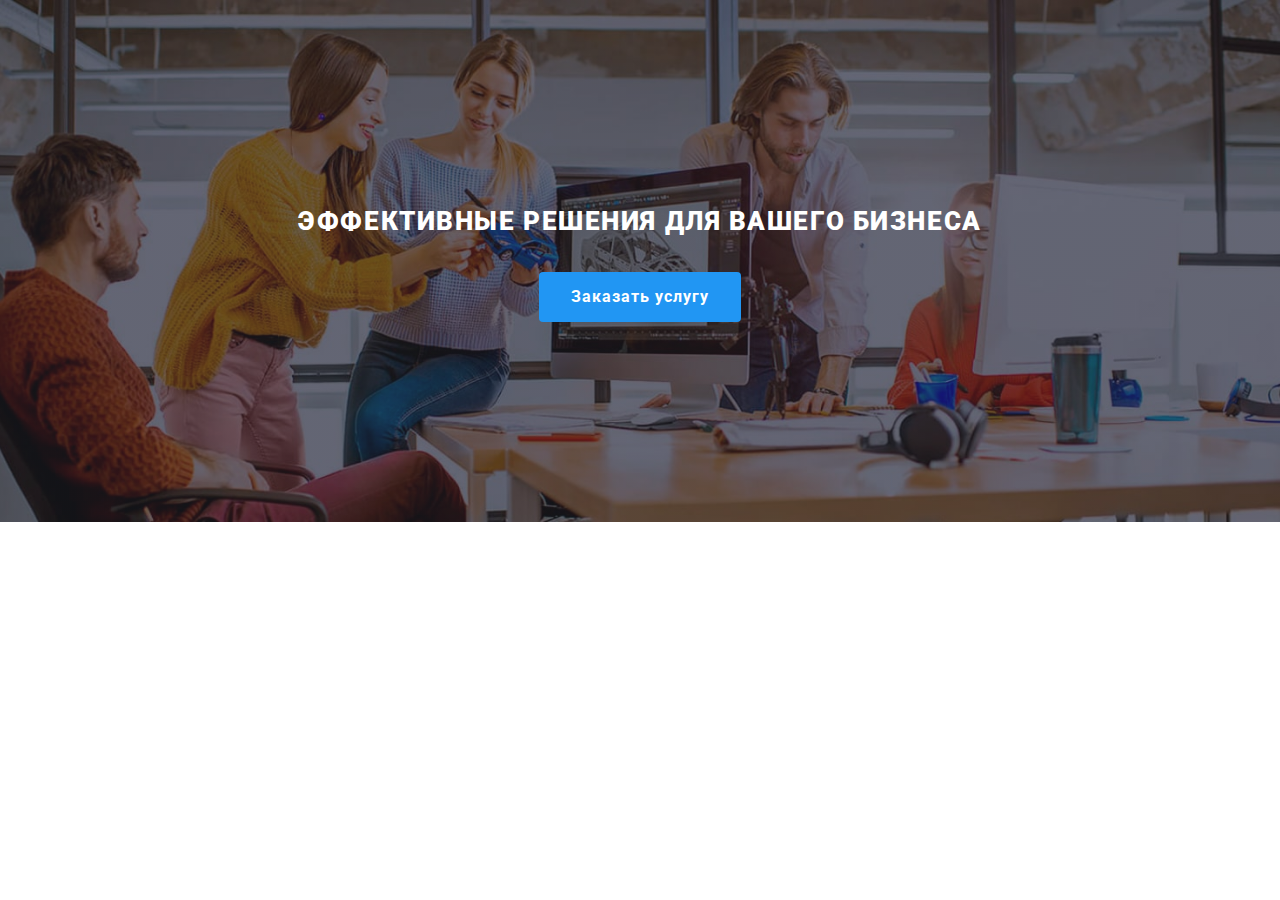
==== index.html @ 7fdda7d3 "start hw8" ====
<!DOCTYPE html>
<html lang="ru">
  <head>
    <meta charset="UTF-8" />
    <meta http-equiv="X-UA-Compatible" content="IE=edge" />
    <meta name="viewport" content="width=device-width, initial-scale=1.0" />
    <title>Студия</title>
    <link rel="preconnect" href="https://fonts.googleapis.com" />
    <link rel="preconnect" href="https://fonts.gstatic.com" crossorigin />
    <link
      href="https://fonts.googleapis.com/css2?family=Raleway:wght@700&family=Roboto:wght@400;500;700;900&display=swap"
      rel="stylesheet"
    />
    <link
      rel="stylesheet"
      href="https://cdnjs.cloudflare.com/ajax/libs/modern-normalize/1.1.0/modern-normalize.min.css"
      integrity="sha512-wpPYUAdjBVSE4KJnH1VR1HeZfpl1ub8YT/NKx4PuQ5NmX2tKuGu6U/JRp5y+Y8XG2tV+wKQpNHVUX03MfMFn9Q=="
      crossorigin="anonymous"
      referrerpolicy="no-referrer"
    />
    <link rel="stylesheet" href="./css/main.css" />
  </head>
  <body>
    <!-- Шапка сайта -->
    <!-- <header class="header">
      <div class="header__container container">
        <nav class="nav">
          <a class="logo link" href="./index.html">
            Web<span class="logo__accent">Studio</span></a
          >
          <ul class="nav__list list">
            <li class="nav__item">
              <a class="nav__link link nav__link--current" href="./index.html"
                >Студия</a
              >
            </li>
            <li class="nav__item">
              <a class="nav__link link" href="./portfolio.html">Портфолио</a>
            </li>
            <li class="nav__item">
              <a class="nav__link link" href="">Контакты</a>
            </li>
          </ul>
        </nav>
        <ul class="contact">
          <li class="contact__item">
            <a class="contact__link link" href="mailto:info@devstudio.com">
              <svg class="contact__icon" width="16" height="12">
                <use href="./images/sprites.svg#icon-mail"></use>
              </svg>
              info@devstudio.com</a
            >
          </li>
          <li class="contact__item">
            <a class="contact__link link" href="tel:+380961111111">
              <svg class="contact__icon" width="10" height="16">
                <use href="./images/sprites.svg#icon-phone"></use>
              </svg>
              +38 096 111 11 11</a
            >
          </li>
        </ul>
      </div>
    </header> -->
    <!--Герой-->
    <main>
      <section class="hero">
        <div class="container">
          <h1 class="hero-title">Эффективные решения для вашего бизнеса</h1>
          <button class="hero-btn" type="button" data-modal-open>
            Заказать услугу
          </button>
        </div>
      </section>
      <!-- Приемущества -->
      <!-- <section class="section">
        <div class="container">
          <h2 class="visually-hidden">Наши преимущества</h2>
          <ul class="advantage-list list">
            <li class="advantage-item">
              <a href="">
                <div class="advantage-container">
                  <svg class="advantage-icon" width="70" height="70">
                    <use href="./images/sprites.svg#icon-group"></use>
                  </svg></div
              ></a>
              <h3 class="advantage-title">Внимание к деталям</h3>
              <p class="advantage-text">
                Идейные соображения, а также начало повседневной работы по
                формированию позиции.
              </p>
            </li>
            <li class="advantage-item">
              <a href="">
                <div class="advantage-container">
                  <svg class="advantage-icon" width="70" height="70">
                    <use href="./images/sprites.svg#icon-clock"></use>
                  </svg></div
              ></a>
              <h3 class="advantage-title">Пунктуальность</h3>
              <p class="advantage-text">
                Задача организации, в особенности же рамки и место обучения
                кадров влечет за собой.
              </p>
            </li>
            <li class="advantage-item">
              <a href="">
                <div class="advantage-container">
                  <svg class="advantage-icon" width="70" height="70">
                    <use href="./images/sprites.svg#icon-diagram"></use>
                  </svg></div
              ></a>
              <h3 class="advantage-title">Планирование</h3>
              <p class="advantage-text">
                Равным образом консультация с широким активом в значительной
                степени обуславливает.
              </p>
            </li>
            <li class="advantage-item">
              <a href="">
                <div class="advantage-container">
                  <svg class="advantage-icon" width="70" height="70">
                    <use href="./images/sprites.svg#icon-astronaut"></use>
                  </svg></div
              ></a>
              <h3 class="advantage-title">Современные технологии</h3>
              <p class="advantage-text">
                Значимость этих проблем настолько очевидна, что реализация
                плановых заданий.
              </p>
            </li>
          </ul>
        </div>
      </section> -->
      <!-- Возможности -->
      <!-- <section class="section opportunity">
        <div class="container">
          <h2 class="opportunity-text">Чем мы занимаемся</h2>
          <ul class="opportunity-list list">
            <li class="about-item">
              <img
                src="./images/box1.jpg"
                alt="построение бизнес-плана"
                width="370"
              />
              <p class="about-text">десктопные приложения</p>
            </li>
            <li class="about-item">
              <img
                src="./images/box2.jpg"
                alt="мобильное приложение"
                width="370"
              />
              <p class="about-text">мобильные приложения</p>
            </li>
            <li class="about-item">
              <img src="./images/box3.jpg" alt="планшет" width="370" />
              <p class="about-text">дизайнерские решения</p>
            </li>
          </ul>
        </div>
      </section> -->
      <!-- Команда -->
      <!-- <section class="section team">
        <div class="container">
          <h2 class="team__title link">Наша команда</h2>
          <ul class="team__list list">
            <li class="team__item">
              <img src="./images/img.jpg" alt="мужчина" width="270" />
              <div class="team-box">
                <h3 class="team-box__title">Игорь Демьяненко</h3>
                <p class="team-box__text" lang="en">Product Designer</p>
                <ul class="team-box__list list">
                  <li class="team-box__item">
                    <a href="" class="team-box__link ref">
                      <svg class="team-box__icon" width="20" height="20">
                        <use href="./images/sprites.svg#icon-instagram"></use>
                      </svg>
                    </a>
                  </li>
                  <li class="team-box__item">
                    <a href="" class="team-box__link ref">
                      <svg class="team-box__icon" width="20" height="20">
                        <use href="./images/sprites.svg#icon-twitter"></use>
                      </svg>
                    </a>
                  </li>
                  <li class="team-box__item">
                    <a href="" class="team-box__link ref">
                      <svg class="team-box__icon" width="20" height="20">
                        <use href="./images/sprites.svg#icon-facebook"></use>
                      </svg>
                    </a>
                  </li>
                  <li class="team-box__item">
                    <a href="" class="team-box__link ref">
                      <svg class="team-box__icon" width="20" height="20">
                        <use href="./images/sprites.svg#icon-linkedin"></use>
                      </svg>
                    </a>
                  </li>
                </ul>
              </div>
            </li>
            <li class="team__item">
              <img src="./images/img1.jpg" alt="девушка" width="270" />
              <div class="team-box">
                <h3 class="team-box__title">Ольга Репина</h3>
                <p class="team-box__text" lang="en">Frontend Developer</p>
                <ul class="team-box__list list">
                  <li class="team-box__item">
                    <a href="" class="team-box__link ref">
                      <svg class="team-box__icon" width="20" height="20">
                        <use href="./images/sprites.svg#icon-instagram"></use>
                      </svg>
                    </a>
                  </li>
                  <li class="team-box__item">
                    <a href="" class="team-box__link ref">
                      <svg class="team-box__icon" width="20" height="20">
                        <use href="./images/sprites.svg#icon-twitter"></use>
                      </svg>
                    </a>
                  </li>
                  <li class="team-box__item">
                    <a href="" class="team-box__link ref">
                      <svg class="team-box__icon" width="20" height="20">
                        <use href="./images/sprites.svg#icon-facebook"></use>
                      </svg>
                    </a>
                  </li>
                  <li class="team-box__item">
                    <a href="" class="team-box__link ref">
                      <svg class="team-box__icon" width="20" height="20">
                        <use href="./images/sprites.svg#icon-linkedin"></use>
                      </svg>
                    </a>
                  </li>
                </ul>
              </div>
            </li>
            <li class="team__item">
              <img src="./images/img2.jpg" alt="мужчина" width="270" />
              <div class="team-box">
                <h3 class="team-box__title">Николай Тарасов</h3>
                <p class="team-box__text" lang="en">Marketing</p>
                <ul class="team-box__list list">
                  <li class="team-box__item">
                    <a href="" class="team-box__link ref">
                      <svg class="team-box__icon" width="20" height="20">
                        <use href="./images/sprites.svg#icon-instagram"></use>
                      </svg>
                    </a>
                  </li>
                  <li class="team-box__item">
                    <a href="" class="team-box__link ref">
                      <svg class="team-box__icon" width="20" height="20">
                        <use href="./images/sprites.svg#icon-twitter"></use>
                      </svg>
                    </a>
                  </li>
                  <li class="team-box__item">
                    <a href="" class="team-box__link ref">
                      <svg class="team-box__icon" width="20" height="20">
                        <use href="./images/sprites.svg#icon-facebook"></use>
                      </svg>
                    </a>
                  </li>
                  <li class="team-box__item">
                    <a href="" class="team-box__link ref">
                      <svg class="team-box__icon" width="20" height="20">
                        <use href="./images/sprites.svg#icon-linkedin"></use>
                      </svg>
                    </a>
                  </li>
                </ul>
              </div>
            </li>
            <li class="team__item">
              <img src="./images/img3.jpg" alt="мужчина" width="270" />
              <div class="team-box">
                <h3 class="team-box__title">Михаил Ермаков</h3>
                <p class="team-box__text" lang="en">UI Designer</p>
                <ul class="team-box__list list">
                  <li class="team-box__item">
                    <a href="" class="team-box__link ref">
                      <svg class="team-box__icon" width="20" height="20">
                        <use href="./images/sprites.svg#icon-instagram"></use>
                      </svg>
                    </a>
                  </li>
                  <li class="team-box__item">
                    <a href="" class="team-box__link ref">
                      <svg class="team-box__icon" width="20" height="20">
                        <use href="./images/sprites.svg#icon-twitter"></use>
                      </svg>
                    </a>
                  </li>
                  <li class="team-box__item">
                    <a href="" class="team-box__link ref">
                      <svg class="team-box__icon" width="20" height="20">
                        <use href="./images/sprites.svg#icon-facebook"></use>
                      </svg>
                    </a>
                  </li>
                  <li class="team-box__item">
                    <a href="" class="team-box__link ref">
                      <svg class="team-box__icon" width="20" height="20">
                        <use href="./images/sprites.svg#icon-linkedin"></use>
                      </svg>
                    </a>
                  </li>
                </ul>
              </div>
            </li>
          </ul>
        </div>
      </section> -->
      <!-- Клиенты -->
      <!-- <section class="section">
        <div class="container">
          <h2 class="client-text">Постоянные клиенты</h2>
          <ul class="client-list list">
            <li class="client-item">
              <a href="" class="client-link">
                <svg width="106" height="60">
                  <use href="./images/sprites.svg#icon-companyya"></use></svg
              ></a>
            </li>
            <li class="client-item">
              <a href="" class="client-link">
                <svg width="106" height="60">
                  <use href="./images/sprites.svg#icon-comptagline"></use></svg
              ></a>
            </li>
            <li class="client-item">
              <a href="" class="client-link">
                <svg width="106" height="60">
                  <use href="./images/sprites.svg#icon-company"></use></svg
              ></a>
            </li>
            <li class="client-item">
              <a href="" class="client-link">
                <svg width="106" height="60">
                  <use href="./images/sprites.svg#icon-compfoster"></use></svg
              ></a>
            </li>
            <li class="client-item">
              <a href="" class="client-link">
                <svg width="106" height="60">
                  <use href="./images/sprites.svg#icon-compbrand"></use></svg
              ></a>
            </li>
            <li class="client-item">
              <a href="" class="client-link">
                <svg width="106" height="60">
                  <use href="./images/sprites.svg#icon-comptag"></use></svg
              ></a>
            </li>
          </ul>
        </div>
      </section> -->
    </main>
    <!-- Футер -->
    <!-- <footer class="footer">
      <div class="container">
        <div class="container-footer">
          <div class="container-adress">
            <a class="container-adress__logo link" href="./index.html">
              Web<span class="container-adress__span">Studio</span></a
            >
            <address class="address">
              <ul class="address__list list">
                <li class="address__title">
                  <a
                    class="address__nav link"
                    href="https://goo.gl/maps/hoZsEo4cNhqeyAv17"
                    target="_blank"
                    rel="noopener, noindex, nofollow"
                    >г. Киев, пр-т Леси Украинки, 26</a
                  >
                </li>
                <li class="address__title">
                  <a class="address__info link" href="mailto:info@devstudio.com"
                    >info@example.com</a
                  >
                </li>
                <li class="address__title">
                  <a class="address__info link" href="tel:+380961111111"
                    >+38 096 111 11 11</a
                  >
                </li>
              </ul>
            </address>
          </div>
          <div class="join">
            <h2 class="join__title">присоединяйтесь</h2>
            <ul class="join__list list">
              <li class="join__item">
                <a href="" class="join__link ref">
                  <svg class="join__icon" width="20" height="20">
                    <use href="./images/sprites.svg#icon-instagram"></use></svg
                ></a>
              </li>
              <li class="join__item">
                <a href="" class="join__link ref">
                  <svg class="join-icon" width="20" height="20">
                    <use href="./images/sprites.svg#icon-twitter"></use></svg
                ></a>
              </li>
              <li class="join__item">
                <a href="" class="join__link ref">
                  <svg class="join-icon" width="20" height="20">
                    <use href="./images/sprites.svg#icon-facebook"></use></svg
                ></a>
              </li>
              <li class="join__item">
                <a href="" class="join__link ref">
                  <svg class="join-icon" width="20" height="20">
                    <use href="./images/sprites.svg#icon-linkedin"></use></svg
                ></a>
              </li>
            </ul>
          </div>
          <div class="subscribe">
            <form>
              <h2 class="subscribe__title">подпишитесь на рассылку</h2>
              <div class="subscribe__label">
                <input
                  type="email"
                  class="subscribe__input"
                  name="email"
                  placeholder="E-mail"
                />
                <button type="button" class="subscribe__button">
                  Подписаться
                  <svg class="subscribe__icon" width="24" height="24">
                    <use href="./images/sprites.svg#icon-send-subscribe"></use>
                  </svg>
                </button>
              </div>
            </form>
          </div>
        </div>
      </div>
    </footer> -->
    <!-- модальное окно -->
    <div class="backdrop is-hidden" data-modal>
      <div class="modal">
        <button class="modal-close-btn" data-modal-close>
          <svg class="modal-close-svg" width="11" height="11">
            <use href="./images/sprites.svg#icon-close"></use>
          </svg>
        </button>
        <p class="modal-title">Оставьте свои данные, мы вам перезвоним</p>
        <form>
          <div class="modal-field">
            <label for="user-name" class="modal-label">Имя</label>
            <div class="modal-input-wrap">
              <input
                type="text"
                id="user-name"
                class="modal-input"
                name="user-name"
              />
              <svg class="input-icon" width="18" height="18">
                <use href="./images/sprites.svg#icon-modal-name"></use>
              </svg>
            </div>
          </div>
          <div class="modal-field">
            <label for="user-tel" class="modal-label">Телефон</label>
            <div class="modal-input-wrap">
              <input
                type="tel"
                id="user-tel"
                class="modal-input"
                name="user-tel"
              />
              <svg class="input-icon" width="18" height="18">
                <use href="./images/sprites.svg#icon-modal-tel"></use>
              </svg>
            </div>
          </div>
          <div class="modal-field">
            <label for="user-mail" class="modal-label">Почта</label>
            <div class="modal-input-wrap">
              <input
                type="email"
                id="user-mail"
                class="modal-input"
                name="user-mail"
              />
              <svg class="input-icon" width="18" height="18">
                <use href="./images/sprites.svg#icon-modal-mail"></use>
              </svg>
            </div>
          </div>
          <div class="modal-comment">
            <label for="user-text" class="modal-label">Комментарии </label>
            <textarea
              name="user-text"
              id="user-text"
              placeholder="Введите текст"
              class="modal-text"
            ></textarea>
          </div>
          <div class="modal-agreement">
            <input
              type="checkbox"
              class="input-check visually-hidden"
              name="policy"
              id="input-check"
              value="policy"
            />
            <label for="input-check" class="check-text">
              <span class="modal-agree">
                <svg class="check-icon" width="16" height="15">
                  <use href="./images/sprites.svg#icon-modal-agree"></use>
                </svg>
              </span>
              Соглашаюсь с рассылкой и принимаю &nbsp;<a
                href
                class="check-agree"
              >
                Условия договора</a
              ></label
            >
          </div>
          <div class="modal-send-btn">
            <button type="submit" class="modal-send">Отправить</button>
          </div>
        </form>
      </div>
    </div>
    <script src="./js/modal.js"></script>
  </body>
</html>
---- css/main.css ----
:root {
  --web-color: #2196f3;
  --btn-color: #188ce8;
  --filter-color: #f5f4fa;
  --main-color: #212121;
  --secondary-color: #ffffff;
  --text-color: #757575;
  --background-color: #2f303a;
  --studio-color: #000000;
}

body {
  font-family: Roboto, sans-serif;
  color: var(--text-color);
  margin: 0;
}

p,
h1,
h2,
h3,
h4,
h5,
h6 {
  margin: 0;
}

ul {
  padding-left: 0;
  margin: 0;
}

img {
  display: block;
  max-width: 100%;
  height: auto;
}

.list {
  list-style: none;
  padding: 0;
  margin: 0;
}

.link {
  text-decoration: none;
}

.visually-hidden {
  position: absolute;
  white-space: nowrap;
  width: 1px;
  height: 1px;
  overflow: hidden;
  border: 0;
  padding: 0;
  clip: rect(0 0 0 0);
  clip-path: inset(50%);
  margin: -1px;
}

.header {
  border-bottom: 1px solid #ececec;
}

.header__container {
  display: flex;
}

.nav {
  display: flex;
  align-items: center;
}

.logo {
  margin-right: 93px;
  font-family: 'Raleway';
  font-weight: 700;
  font-size: 26px;
  line-height: 1.19;
  letter-spacing: 0.03em;
  color: var(--web-color);
}

.logo__accent {
  color: var(--studio-color);
}

.nav__list {
  display: flex;
}

.nav__item:nth-child(-n + 2) {
  margin-right: 50px;
}

.nav__link {
  position: relative;
  font-weight: 500;
  font-size: 14px;
  line-height: 1.14;
  letter-spacing: 0.02em;
  color: var(--main-color);
  display: block;
  padding-top: 32px;
  padding-bottom: 32px;
  transition: color 250ms cubic-bezier(0.4, 0, 0.2, 1);
}

.nav__link:hover, .nav__link:focus {
  color: var(--web-color);
}

.nav__link--current::after {
  content: '';
  width: 100%;
  height: 4px;
  position: absolute;
  display: block;
  background-color: var(--web-color);
  border-radius: 2px;
  bottom: -1px;
}

.header .container {
  display: flex;
  align-items: center;
}

.contact {
  display: flex;
  margin-left: auto;
}

.contact__item {
  display: block;
}

.contact__item:nth-last-child(-n + 1) {
  margin-left: 50px;
}

.contact__icon {
  width: 16px;
  height: 16px;
  padding: 0;
  margin: 0 10px 0 0;
  align-items: center;
}

.contact__link {
  font-weight: 500;
  font-size: 14px;
  line-height: 1.14;
  letter-spacing: 0.02em;
  color: var(--text-color);
  display: flex;
  align-items: center;
  padding-top: 32px;
  padding-bottom: 32px;
  fill: var(--text-color);
  transition: color 250ms cubic-bezier(0.4, 0, 0.2, 1), fill 250ms cubic-bezier(0.4, 0, 0.2, 1);
}

.contact__link:hover, .contact__link:focus {
  color: var(--web-color);
  fill: var(--web-color);
}

.container {
  width: 100%;
  padding-left: 15px;
  padding-right: 15px;
  margin: 0 auto;
}

@media screen and (min-width: 480px) {
  .container {
    width: 480px;
  }
}

@media screen and (min-width: 768px) {
  .container {
    width: 768px;
  }
}

@media screen and (min-width: 1200px) {
  .container {
    width: 1200px;
  }
}

.section {
  padding-top: 94px;
  padding-bottom: 94px;
}

.hero {
  background: var(--background-color);
  background-image: linear-gradient(rgba(47, 48, 58, 0.4), rgba(47, 48, 58, 0.4)), url(../images/main.jpg);
  background-position: center;
  background-repeat: no-repeat;
  background-size: cover;
  margin: 0 auto;
  max-width: 1600px;
  text-align: center;
  padding: 200px 0px 200px 0px;
}

.hero-title {
  font-weight: 900;
  font-size: 44px;
  line-height: 1.36;
  letter-spacing: 0.06em;
  text-transform: uppercase;
  color: var(--secondary-color);
  background-color: var(--background-color);
  background-color: transparent;
}

@media screen and (min-width: 480px) {
  .hero-title {
    font-size: 26px;
    line-height: 1.62;
    padding-bottom: 30px;
  }
}

.advantage-list {
  display: flex;
  margin: 0;
}

.advantage-item:not(:last-child) {
  margin-right: 30px;
}

.advantage-title {
  font-weight: 700;
  font-size: 14px;
  line-height: 1.14;
  letter-spacing: 0.03em;
  text-transform: uppercase;
  color: var(--main-color);
  margin-bottom: 10px;
}

.advantage-text {
  font-size: 14px;
  line-height: 1.71;
  letter-spacing: 0.03em;
}

.advantage-container {
  width: 270px;
  height: 120px;
  margin-bottom: 30px;
  display: flex;
  background-color: var(--filter-color);
  justify-content: center;
  align-items: center;
}

.advantage-icon {
  display: flex;
  justify-content: center;
  align-items: center;
  background-color: var(--filter-color);
}

.hero-btn {
  font-weight: 700;
  font-size: 16px;
  line-height: 1.88;
  letter-spacing: 0.06em;
  color: var(--secondary-color);
  background: var(--web-color);
  cursor: pointer;
  border-radius: 4px;
  border: none;
  font-family: inherit;
  display: inline-block;
  align-items: center;
  padding: 10px 32px;
  min-width: 200px;
}

.hero-btn:hover, .hero-btn:focus {
  color: var(--web-color);
  background-color: var(--filter-color);
}

.btn-filter {
  font-weight: 500;
  font-size: 16px;
  line-height: 1.63;
  letter-spacing: 0.03em;
  font-family: 'Roboto';
  text-align: center;
  color: var(--main-color);
  cursor: pointer;
  background-color: var(--filter-color);
  border-radius: 4px;
  border: 0 solid transparent;
  padding: 6px 22px;
  transition: color 250ms cubic-bezier(0.4, 0, 0.2, 1), background-color 250ms cubic-bezier(0.4, 0, 0.2, 1), box-shadow 250ms cubic-bezier(0.4, 0, 0.2, 1);
}

.btn-filter:hover, .btn-filterfocus {
  color: var(--filter-color);
  background-color: var(--web-color);
  box-shadow: 0px 3px 1px rgba(0, 0, 0, 0.1), 0px 1px 2px rgba(0, 0, 0, 0.08), 0px 2px 2px rgba(0, 0, 0, 0.12);
  border-radius: 4px;
}

.subscribe__button {
  font-weight: 700;
  font-size: 16px;
  line-height: 1.88;
  padding: 10px 29px;
  margin-left: 12px;
  font-family: 'Roboto';
  font-style: normal;
  width: 200px;
  height: 50px;
  color: #ffffff;
  background-color: #2196f3;
  border-radius: 4px;
  cursor: pointer;
  border-color: transparent;
  display: inline-flex;
  align-items: center;
}

.subscribe__button:hover, .subscribe__button:focus {
  box-shadow: 0px 4px 4px rgba(0, 0, 0, 0.15);
}

.modal-send-btn {
  display: flex;
  text-align: center;
  justify-content: center;
  margin-top: 30px;
}

.client-text {
  font-family: 'Roboto';
  font-weight: 700;
  font-size: 36px;
  line-height: 1.17;
  text-align: center;
  margin: 0 auto;
  color: var(--main-color);
  margin-bottom: 50px;
}

.client-list {
  display: flex;
}

.client-item {
  display: flex;
  justify-content: center;
}

.client-item:not(:last-child) {
  margin-right: 30px;
}

.client-link {
  margin: 0;
  padding: 0;
  width: 170px;
  height: 92px;
  display: flex;
  justify-content: center;
  align-items: center;
  fill: #afb1b8;
  border: 1px solid #afb1b8;
  box-sizing: border-box;
  border-radius: 4px;
  object-fit: contain;
  transition: border-radius 250ms cubic-bezier(0.4, 0, 0.2, 1), fill 250ms cubic-bezier(0.4, 0, 0.2, 1);
}

.client-link:hover, .client-link:focus {
  fill: #2196f3;
  border-color: #2196f3;
  box-sizing: border-box;
  border-radius: 4px;
}

.examples {
  display: flex;
  flex-wrap: wrap;
  margin-left: -30px;
  margin-bottom: -30px;
}

.examples-item {
  flex-basis: calc((100% - 90px) / 3);
  margin-left: 30px;
  margin-bottom: 30px;
}

.examples-shadow {
  display: block;
}

.examples-shadow:hover, .examples-shadow:focus {
  box-shadow: 0px 4px 4px 0px #00000040;
  cursor: pointer;
  transition: box-shadow 250ms cubic-bezier(0.4, 0, 0.2, 1);
}

.examples-title {
  font-weight: 700;
  font-size: 18px;
  line-height: 2;
  letter-spacing: 0.06em;
  color: var(--main-color);
  margin-bottom: 4px;
}

.examples-text {
  font-size: 16px;
  line-height: 1.88;
  letter-spacing: 0.03em;
  color: var(--text-color);
}

.top-wrap {
  position: relative;
  overflow: hidden;
}

.top-text {
  position: absolute;
  top: 0;
  left: 0;
  width: 100%;
  height: 100%;
  background-color: rgba(33, 150, 243, 0.9);
  font-size: 18px;
  line-height: 1.56;
  letter-spacing: 0.03em;
  padding: 63px 24px 63px 24px;
  color: var(--secondary-color);
  transform: translateY(100%);
  overflow: hidden;
  transition: transform 250ms cubic-bezier(0.4, 0, 0.2, 1), box-shadow 250ms cubic-bezier(0.4, 0, 0.2, 1), background-color 250ms cubic-bezier(0.4, 0, 0.2, 1), color 250ms cubic-bezier(0.4, 0, 0.2, 1);
}

.examples-shadow:hover .top-text,
.examples-shadow:focus .top-text {
  transform: translateY(0);
}

.container-examples {
  padding: 20px 24px;
  border: 1px solid #eeeeee;
}

.filter {
  display: flex;
  margin-bottom: 50px;
  justify-content: center;
}

.filter-item:not(:last-child) {
  margin-right: 8px;
}

.footer {
  background: var(--background-color);
  padding-top: 60px;
  padding-bottom: 60px;
}

.container-footer {
  display: flex;
  align-items: baseline;
}

.container-adress {
  flex-grow: 1;
}

.container-adress__span {
  color: var(--secondary-color);
}

.container-adress__logo {
  font-family: 'Raleway';
  font-weight: 700;
  font-size: 26px;
  line-height: 1.19;
  letter-spacing: 0.03em;
  color: var(--web-color);
}

.address__list {
  margin-top: 20px;
}

.address__title:nth-child(-n + 2) {
  margin-bottom: 9px;
}

.address__nav {
  font-style: normal;
  font-weight: 400;
  font-size: 14px;
  line-height: 1.71;
  letter-spacing: 0.03em;
  color: var(--secondary-color);
}

.address__info {
  font-style: normal;
  font-weight: 400;
  font-size: 14px;
  line-height: 1.71;
  letter-spacing: 0.03em;
  color: rgba(255, 255, 255, 0.6);
  transition: color 250ms cubic-bezier(0.4, 0, 0.2, 1);
}

.address__info:hover, .address__info:focus {
  color: var(--web-color);
}

/* JOIN */
.join {
  margin-left: 70px;
}

.join__title {
  margin-bottom: 20px;
  font-weight: 700;
  font-size: 14px;
  line-height: 1.14;
  letter-spacing: 0.03em;
  text-transform: uppercase;
  color: var(--secondary-color);
}

.join__list {
  display: flex;
  justify-content: center;
}

.join__link {
  padding: 0;
  fill: var(--secondary-color);
  background: rgba(255, 255, 255, 0.1);
}

.join__link:hover, .join__link:focus {
  background: var(--web-color);
}

.join__item:not(:last-child) {
  margin-right: 10px;
}

/* SUBSCRIBE */
.subscribe {
  margin-left: 93px;
}

.subscribe__title {
  font-family: 'Roboto';
  font-style: normal;
  font-weight: 700;
  font-size: 14px;
  line-height: 1.14;
  letter-spacing: 0.03em;
  text-transform: uppercase;
  color: #ffffff;
  margin-bottom: 20px;
}

.subscribe__label {
  display: flex;
  justify-content: center;
  align-items: center;
}

.subscribe__input {
  width: 358px;
  height: 50px;
  border: 1px solid rgba(255, 255, 255, 0.3);
  filter: drop-shadow(0px 4px 4px rgba(0, 0, 0, 0.15));
  border-radius: 4px;
  background-color: transparent;
  padding-left: 16px;
  color: #ffffff;
}

.subscribe__input:focus {
  border-color: var(--web-color);
}

.subscribe__icon {
  fill: #ffffff;
  margin-left: 10px;
}

.backdrop {
  position: fixed;
  top: 0;
  left: 0;
  width: 100%;
  height: 100%;
  background-color: rgba(0, 0, 0, 0.2);
  transition: opacity 250ms cubic-bezier(0.4, 0, 0.2, 1), visibility 250ms cubic-bezier(0.4, 0, 0.2, 1);
}

.is-hidden {
  opacity: 0;
  pointer-events: none;
}

.modal {
  position: absolute;
  top: 50%;
  left: 50%;
  transform: translate(-50%, -50%) scale(1) rotate(0);
  width: 528px;
  height: 581px;
  padding: 40px;
  background-color: var(--secondary-color);
  box-shadow: 0px 1px 3px rgba(0, 0, 0, 0.12), 0px 1px 1px rgba(0, 0, 0, 0.14), 0px 2px 1px rgba(0, 0, 0, 0.2);
  border-radius: 4px;
  transition: transform 250ms cubic-bezier(0.4, 0, 0.2, 1), background-color 250ms cubic-bezier(0.4, 0, 0.2, 1), border-radius 250ms cubic-bezier(0.4, 0, 0.2, 1), box-shadow 250ms cubic-bezier(0.4, 0, 0.2, 1);
}

.backdrop.is-hidden .modal {
  transform: scale(0.2) rotate(-145deg);
}

.modal-close-btn {
  position: absolute;
  background-color: transparent;
  border-radius: 50%;
  border: 1px solid rgba(0, 0, 0, 0.1);
  width: 30px;
  height: 30px;
  top: 8px;
  right: 8px;
  cursor: pointer;
  box-sizing: border-box;
  transition: background-color 250ms cubic-bezier(0.4, 0, 0.2, 1), fill 250ms cubic-bezier(0.4, 0, 0.2, 1);
}

.modal-close-btn:focus, .modal-close-btn:hover {
  fill: #2196f3;
}

.modal-title {
  font-weight: 700;
  font-size: 20px;
  line-height: 1.15;
  text-align: center;
  letter-spacing: 0.03em;
  color: #212121;
  margin-bottom: 12px;
}

.modal-input {
  width: 100%;
  height: 40px;
  border: 1px solid rgba(33, 33, 33, 0.2);
  border-radius: 4px;
  padding-left: 42px;
  color: #000000;
  outline: none;
  transition: border-color 250ms cubic-bezier(0.4, 0, 0.2, 1), color 250ms cubic-bezier(0.4, 0, 0.2, 1);
}

.modal-input:focus {
  border-color: var(--web-color);
}

.modal-input:placeholder-shown {
  border: 1px solid #2196f3;
}

.modal-field {
  margin-bottom: 10px;
}

.modal-comment {
  margin-bottom: 20px;
}

.modal-label {
  font-size: 12px;
  line-height: 1.17;
  letter-spacing: 0.01em;
  color: #757575;
}

.modal-input-wrap {
  position: relative;
  margin-top: 4px;
}

.input-icon {
  position: absolute;
  left: 15px;
  top: 50%;
  transform: translateY(-50%);
  background-size: cover;
}

.modal-input:focus + .input-icon {
  fill: var(--web-color);
}

.modal-text {
  width: 100%;
  height: 120px;
  resize: none;
  padding: 12px 16px;
  margin-top: 4px;
  border: 1px solid rgba(33, 33, 33, 0.2);
  border-radius: 4px;
  display: block;
}

.check-text {
  font-size: 14px;
  line-height: 1.71;
  letter-spacing: 0.03em;
  color: #757575;
  display: flex;
  align-items: center;
  justify-content: center;
}

.modal-agree {
  width: 16px;
  height: 15px;
  border-radius: 3px;
  margin-right: 5px;
  border: 1px solid #000000;
  box-shadow: 0px 4px 4px rgba(0, 0, 0, 0.25);
  display: flex;
  justify-content: center;
  align-items: center;
}

.input-check:checked + .check-text .modal-agree {
  background-color: var(--web-color);
  border: none;
}

.check-icon {
  fill: transparent;
}

.input-check:checked + .check-text .check-icon {
  fill: white;
}

.check-agree {
  color: #2196f3;
  transition: color 250ms cubic-bezier(0.4, 0, 0.2, 1);
}

.modal-send {
  color: var(--secondary-color);
  background-color: var(--web-color);
  cursor: pointer;
  border-radius: 4px;
  border: none;
  font-family: 'Roboto';
  font-weight: 700;
  font-size: 16px;
  line-height: 1.88;
  display: inline-block;
  align-items: center;
  letter-spacing: 0.06em;
  padding: 10px 55px;
  min-width: 200px;
  transition: box-shadow 250ms cubic-bezier(0.4, 0, 0.2, 1), background-color 250ms cubic-bezier(0.4, 0, 0.2, 1);
}

.modal-send:hover, .modal-send:focus {
  background-color: #188ce8;
  border: 1px solid #000000;
  box-shadow: 0px 4px 4px rgba(0, 0, 0, 0.15);
  border-radius: 4px;
}

.opportunity {
  padding-top: 0;
}

.opportunity-text {
  font-weight: 700;
  font-size: 36px;
  line-height: 1.17;
  letter-spacing: 0.03em;
  color: var(--main-color);
  margin-bottom: 50px;
  text-align: center;
}

.opportunity-list {
  display: flex;
}

.about-item {
  position: relative;
}

.about-item + .about-item {
  margin-left: 30px;
}

.about-text {
  position: absolute;
  width: 100%;
  height: 70px;
  bottom: 0;
  right: 0;
  background: rgba(47, 48, 58, 0.8);
  color: var(--secondary-color);
  display: flex;
  align-items: center;
  justify-content: center;
  font-family: 'Roboto';
  font-style: normal;
  font-weight: 700;
  font-size: 14px;
  line-height: 1.14;
  letter-spacing: 0.03em;
  text-transform: uppercase;
}

.team {
  background-color: var(--filter-color);
}

.team__title {
  font-family: 'Roboto';
  font-weight: 700;
  font-size: 36px;
  line-height: 1.17;
  letter-spacing: 0.03em;
  color: var(--main-color);
  margin-bottom: 50px;
  text-align: center;
}

.team__list {
  display: flex;
  text-align: center;
  margin-left: -30px;
}

.team__item {
  background-color: var(--secondary-color);
  flex-basis: calc((100% - 120px) / 4);
  margin-left: 30px;
  box-shadow: 0px 1px 3px rgba(0, 0, 0, 0.12), 0px 1px 1px rgba(0, 0, 0, 0.14), 0px 2px 1px rgba(0, 0, 0, 0.2);
  border-radius: 0px 0px 4px 4px;
}

.team-box {
  padding-top: 30px;
  padding-bottom: 30px;
}

.team-box__title {
  font-weight: 500;
  font-size: 16px;
  line-height: 1.19;
  letter-spacing: 0.03em;
  color: var(--main-color);
}

.team-box__text {
  font-size: 16px;
  line-height: 1.19;
  letter-spacing: 0.03em;
  color: var(--text-color);
  margin-top: 10px;
}

.team-box__list {
  margin-top: 16px;
  display: flex;
  justify-content: center;
}

.team-box__link {
  background-color: transparent;
  fill: #afb1b8;
}

.team-box__link:hover, .team-box__link:focus {
  background-color: var(--web-color);
  fill: white;
}

.team-box__item + .team-box__item {
  margin-left: 10px;
}

.ref {
  display: flex;
  justify-content: center;
  align-items: center;
  width: 44px;
  height: 44px;
  border-radius: 50%;
  transition: border-radius 250ms cubic-bezier(0.4, 0, 0.2, 1), background-color 250ms cubic-bezier(0.4, 0, 0.2, 1), fill 250ms cubic-bezier(0.4, 0, 0.2, 1);
}
/*# sourceMappingURL=main.css.map */
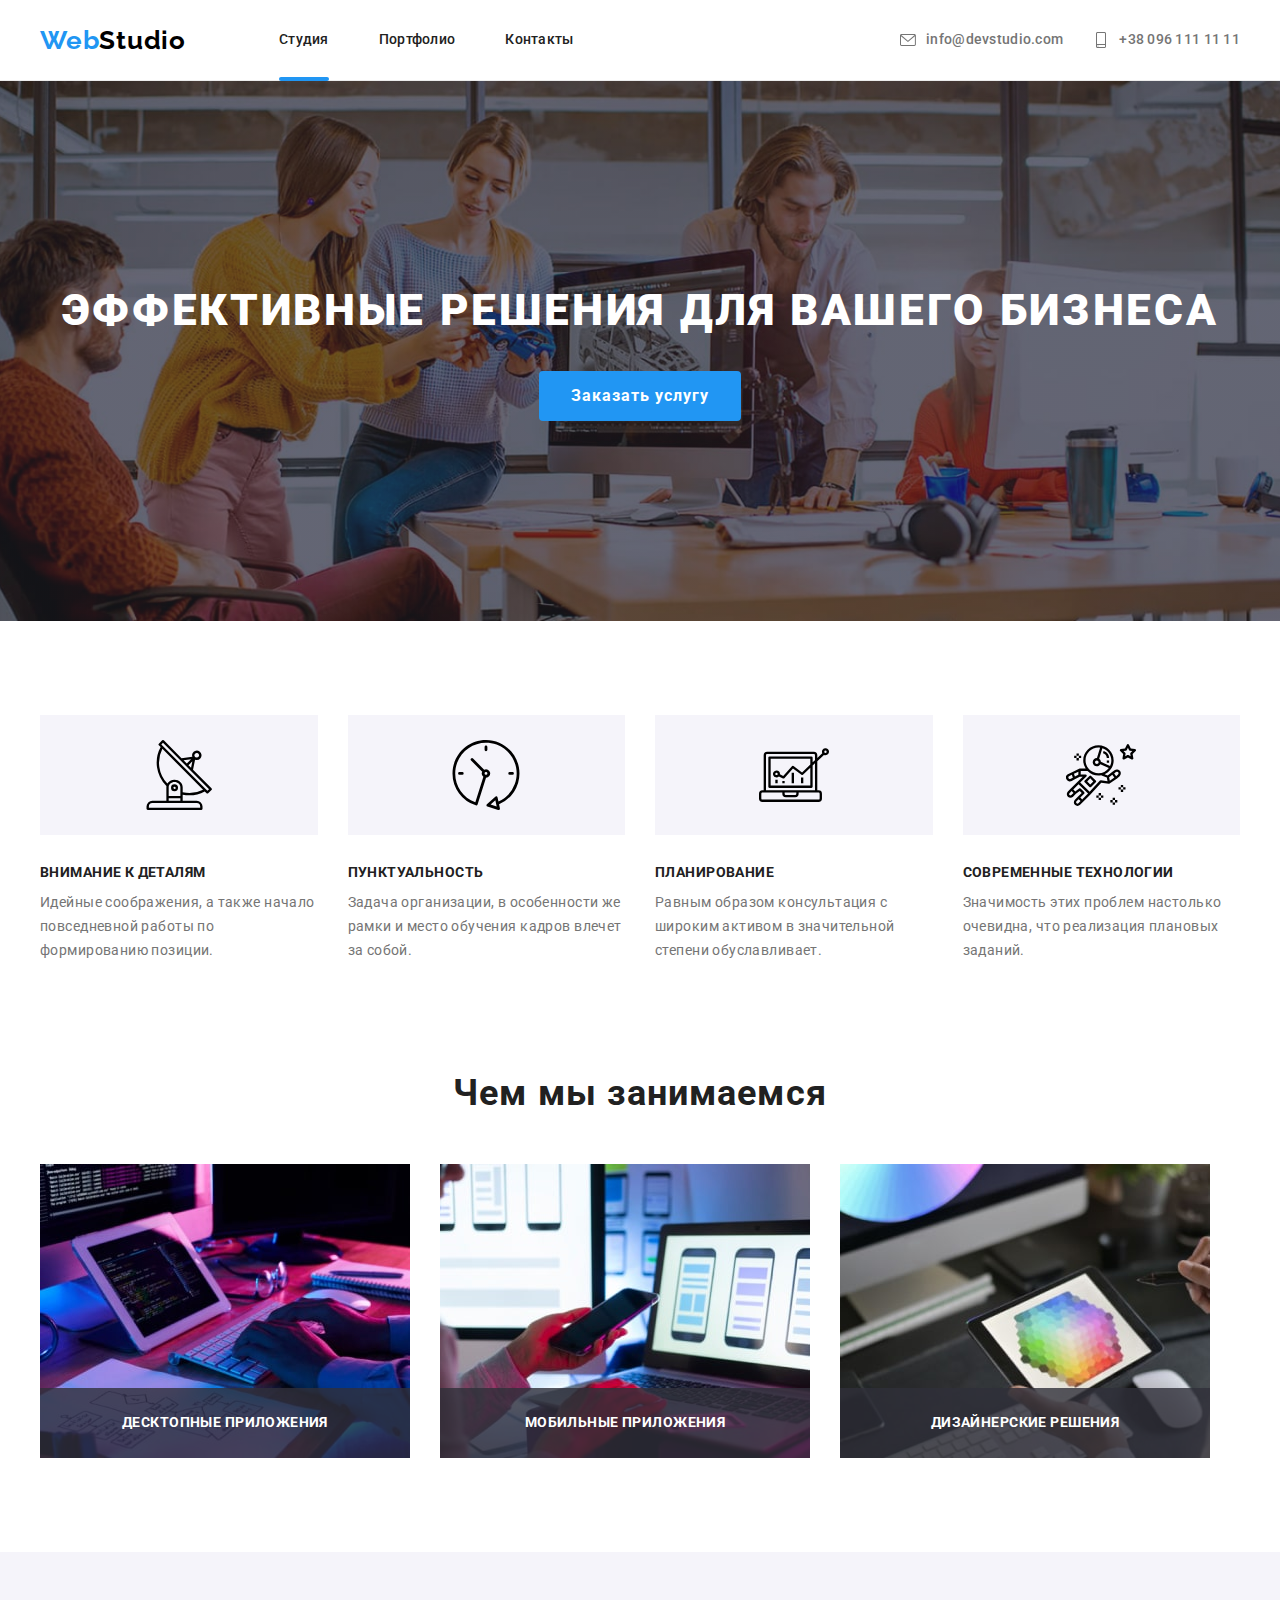
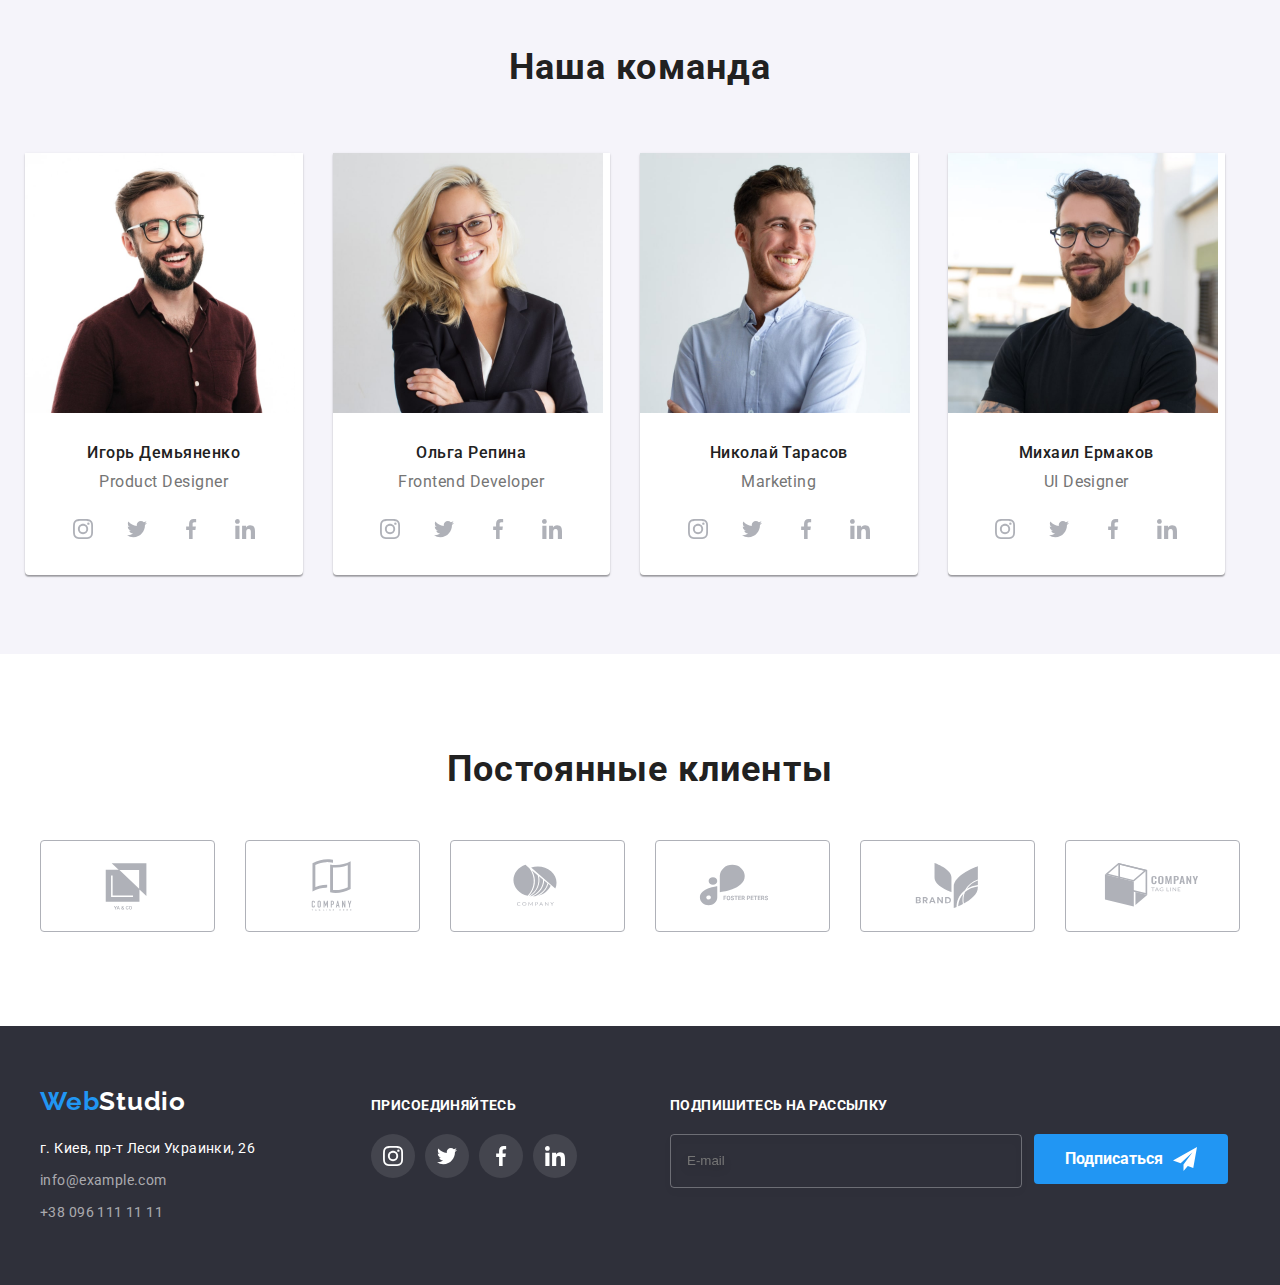
==== commit 43f9dd1a: "1part of hw8" ====
--- a/index.html
+++ b/index.html
@@ -22,12 +22,20 @@
   </head>
   <body>
     <!-- Шапка сайта -->
-    <!-- <header class="header">
+    <header class="header">
       <div class="header__container container">
+        <a class="logo link" href="./index.html">
+          Web<span class="logo__accent">Studio</span></a
+        >
+        <button
+          type="button"
+          class="mob-menu__btn--open mob-menu__btn js-open-menu"
+        >
+          <svg class="mob-menu__icon">
+            <use href="./images/sprites.svg#icon-menu-open"></use>
+          </svg>
+        </button>
         <nav class="nav">
-          <a class="logo link" href="./index.html">
-            Web<span class="logo__accent">Studio</span></a
-          >
           <ul class="nav__list list">
             <li class="nav__item">
               <a class="nav__link link nav__link--current" href="./index.html"
@@ -42,7 +50,7 @@
             </li>
           </ul>
         </nav>
-        <ul class="contact">
+        <ul class="contact list">
           <li class="contact__item">
             <a class="contact__link link" href="mailto:info@devstudio.com">
               <svg class="contact__icon" width="16" height="12">
@@ -61,7 +69,97 @@
           </li>
         </ul>
       </div>
-    </header> -->
+      <!-- Мобилка -->
+      <div class="mob-menu js-menu-container">
+        <div class="container mob-menu__container">
+          <button
+            type="button"
+            class="mob-menu__btn--close mob-menu__btn js-close-menu"
+          >
+            <svg class="mob-menu__icon">
+              <use href="./images/sprites.svg#icon-menu-close"></use>
+            </svg>
+          </button>
+          <nav class="mob-navigation">
+            <ul class="mob-navigation__list list">
+              <li class="mob-navigation__item">
+                <a
+                  href="./index.html"
+                  class="mob-navigation__link mob-navigation__link--current link"
+                  >Студия</a
+                >
+              </li>
+              <li class="mob-navigation__item">
+                <a href="./portfolio.html" class="mob-navigation__link link"
+                  >Портфолио</a
+                >
+              </li>
+              <li class="mob-navigation__item">
+                <a href="" class="mob-navigation__link link">Контакты</a>
+              </li>
+            </ul>
+          </nav>
+          <div class="mob-menu-bottom">
+            <ul class="mob-contacts list">
+              <li class="mob-contacts__item">
+                <a
+                  href="tel:+380961111111"
+                  class="mob-contacts__link mob-contacts__link--tel link"
+                >
+                  +38 096 111 11 11
+                </a>
+              </li>
+              <li class="mob-contacts__item">
+                <a
+                  href="mailto:info@devstudio.com"
+                  class="mob-contacts__link mob-contacts__link--mail link"
+                >
+                  info@devstudio.com
+                </a>
+              </li>
+            </ul>
+            <ul class="mob-soc-networks list">
+              <li class="mob-soc-networks__item">
+                <a
+                  href=""
+                  class="mob-soc-networks__link link"
+                  target="_blank"
+                  rel="noreferrer noopener"
+                  >Instagram
+                </a>
+              </li>
+              <li class="mob-soc-networks__item">
+                <a
+                  href=""
+                  class="mob-soc-networks__link link"
+                  target="_blank"
+                  rel="noreferrer noopener"
+                  >Twitter
+                </a>
+              </li>
+              <li class="mob-soc-networks__item">
+                <a
+                  href=""
+                  class="mob-soc-networks__link link"
+                  target="_blank"
+                  rel="noreferrer noopener"
+                  >Facebook
+                </a>
+              </li>
+              <li class="mob-soc-networks__item">
+                <a
+                  href=""
+                  class="mob-soc-networks__link link"
+                  target="_blank"
+                  rel="noreferrer noopener"
+                  >LinkedIn
+                </a>
+              </li>
+            </ul>
+          </div>
+        </div>
+      </div>
+    </header>
     <!--Герой-->
     <main>
       <section class="hero">
@@ -73,7 +171,7 @@
         </div>
       </section>
       <!-- Приемущества -->
-      <!-- <section class="section">
+      <section class="section">
         <div class="container">
           <h2 class="visually-hidden">Наши преимущества</h2>
           <ul class="advantage-list list">
@@ -131,9 +229,9 @@
             </li>
           </ul>
         </div>
-      </section> -->
+      </section>
       <!-- Возможности -->
-      <!-- <section class="section opportunity">
+      <section class="section opportunity">
         <div class="container">
           <h2 class="opportunity-text">Чем мы занимаемся</h2>
           <ul class="opportunity-list list">
@@ -159,9 +257,9 @@
             </li>
           </ul>
         </div>
-      </section> -->
+      </section>
       <!-- Команда -->
-      <!-- <section class="section team">
+      <section class="section team">
         <div class="container">
           <h2 class="team__title link">Наша команда</h2>
           <ul class="team__list list">
@@ -315,9 +413,9 @@
             </li>
           </ul>
         </div>
-      </section> -->
+      </section>
       <!-- Клиенты -->
-      <!-- <section class="section">
+      <section class="section">
         <div class="container">
           <h2 class="client-text">Постоянные клиенты</h2>
           <ul class="client-list list">
@@ -359,10 +457,10 @@
             </li>
           </ul>
         </div>
-      </section> -->
+      </section>
     </main>
     <!-- Футер -->
-    <!-- <footer class="footer">
+    <footer class="footer">
       <div class="container">
         <div class="container-footer">
           <div class="container-adress">
@@ -443,7 +541,7 @@
           </div>
         </div>
       </div>
-    </footer> -->
+    </footer>
     <!-- модальное окно -->
     <div class="backdrop is-hidden" data-modal>
       <div class="modal">
@@ -533,6 +631,7 @@
         </form>
       </div>
     </div>
+    <script defer src="js/mobile-menu.js"></script>
     <script src="./js/modal.js"></script>
   </body>
 </html>
--- a/css/main.css
+++ b/css/main.css
@@ -65,15 +65,28 @@
 
 .header__container {
   display: flex;
-}
-
-.nav {
-  display: flex;
   align-items: center;
 }
 
+@media screen and (max-width: 767px) {
+  .nav {
+    display: none;
+  }
+}
+
+@media screen and (min-width: 768px) {
+  .nav {
+    margin-left: 88px;
+  }
+}
+
+@media screen and (min-width: 1200px) {
+  .nav {
+    margin-left: 93px;
+  }
+}
+
 .logo {
-  margin-right: 93px;
   font-family: 'Raleway';
   font-weight: 700;
   font-size: 26px;
@@ -82,6 +95,13 @@
   color: var(--web-color);
 }
 
+@media screen and (max-width: 767px) {
+  .logo {
+    padding-top: 16px;
+    padding-bottom: 16px;
+  }
+}
+
 .logo__accent {
   color: var(--studio-color);
 }
@@ -90,8 +110,12 @@
   display: flex;
 }
 
-.nav__item:nth-child(-n + 2) {
-  margin-right: 50px;
+.nav__item {
+  position: relative;
+}
+
+.nav__item + .nav__item {
+  margin-left: 50px;
 }
 
 .nav__link {
@@ -122,22 +146,34 @@
   bottom: -1px;
 }
 
-.header .container {
-  display: flex;
-  align-items: center;
-}
-
-.contact {
-  display: flex;
-  margin-left: auto;
-}
-
-.contact__item {
-  display: block;
-}
-
-.contact__item:nth-last-child(-n + 1) {
-  margin-left: 50px;
+@media screen and (max-width: 767px) {
+  .contact {
+    display: none;
+  }
+}
+
+@media screen and (min-width: 768px) {
+  .contact {
+    margin-left: auto;
+  }
+}
+
+@media screen and (min-width: 1200px) {
+  .contact {
+    display: flex;
+  }
+}
+
+@media screen and (min-width: 768px) and (max-width: 1199px) {
+  .contact__item:not(:last-child) {
+    margin-bottom: 10px;
+  }
+}
+
+@media screen and (min-width: 1200px) {
+  .contact__item:not(:last-child) {
+    margin-right: 30px;
+  }
 }
 
 .contact__icon {
@@ -156,8 +192,6 @@
   color: var(--text-color);
   display: flex;
   align-items: center;
-  padding-top: 32px;
-  padding-bottom: 32px;
   fill: var(--text-color);
   transition: color 250ms cubic-bezier(0.4, 0, 0.2, 1), fill 250ms cubic-bezier(0.4, 0, 0.2, 1);
 }
@@ -192,12 +226,199 @@
   }
 }
 
+.mob-menu {
+  position: fixed;
+  top: 0;
+  left: 0;
+  width: 100vw;
+  height: 100vh;
+  background-color: #fff;
+  overflow-y: auto;
+  z-index: 1;
+  transform: translateX(100%);
+  transition: transform 250ms ease-in-out;
+  pointer-events: none;
+  visibility: hidden;
+}
+
+@media screen and (min-width: 768px) {
+  .mob-menu {
+    display: none;
+  }
+}
+
+.mob-menu.is-open {
+  transform: translateX(0);
+  pointer-events: all;
+  visibility: visible;
+}
+
+.mob-menu__container {
+  position: relative;
+  display: flex;
+  flex-direction: column;
+  height: 100%;
+  justify-content: space-between;
+  padding: 48px 40px;
+}
+
+@media screen and (max-height: 580px) {
+  .mob-menu__container {
+    justify-content: flex-start;
+  }
+}
+
+.mob-menu__btn {
+  padding: 0;
+  border: none;
+  background-color: transparent;
+  transition-property: fill;
+  transition-duration: 250ms;
+  transition-timing-function: cubic-bezier(0.4, 0, 0.2, 1);
+}
+
+.mob-menu__btn:hover, .mob-menu__btn:focus {
+  fill: #2196f3;
+}
+
+.mob-menu__btn--open {
+  margin-left: auto;
+}
+
+@media screen and (min-width: 768px) {
+  .mob-menu__btn--open {
+    display: none;
+  }
+}
+
+.mob-menu__btn--close {
+  position: absolute;
+  top: 10px;
+  right: 15px;
+}
+
+.mob-menu__icon {
+  display: block;
+  width: 40px;
+  height: 40px;
+}
+
+@media screen and (max-height: 580px) {
+  .mob-navigation {
+    margin-bottom: 64px;
+  }
+}
+
+.mob-navigation__item:not(:last-child) {
+  margin-bottom: 32px;
+}
+
+.mob-navigation__link {
+  font-weight: 500;
+  font-size: 40px;
+  line-height: 1.18;
+  letter-spacing: 0.02em;
+  color: #212121;
+  transition-property: color;
+  transition-duration: 250ms;
+  transition-timing-function: cubic-bezier(0.4, 0, 0.2, 1);
+}
+
+.mob-navigation__link--current {
+  color: #2196f3;
+}
+
+.mob-navigation__link:hover, .mob-navigation__link:focus {
+  color: #2196f3;
+}
+
+.mob-contacts {
+  margin-bottom: 64px;
+}
+
+.mob-contacts__item:not(:last-child) {
+  margin-bottom: 32px;
+}
+
+.mob-contacts__link--tel {
+  font-weight: 500;
+  font-size: 34px;
+  line-height: 1.18;
+  letter-spacing: 0.02em;
+  color: #2196f3;
+}
+
+@media screen and (max-width: 380px) {
+  .mob-contacts__link--tel {
+    font-size: 26px;
+  }
+}
+
+.mob-contacts__link--mail {
+  font-weight: 500;
+  font-size: 28px;
+  line-height: 1.17;
+  letter-spacing: 0.02em;
+  color: #757575;
+}
+
+@media screen and (max-width: 380px) {
+  .mob-contacts__link--mail {
+    font-size: 24px;
+  }
+}
+
+.mob-soc-networks {
+  display: flex;
+  flex-wrap: wrap;
+}
+
+.mob-soc-networks__item {
+  position: relative;
+}
+
+.mob-soc-networks__item:not(:last-child) {
+  margin-right: 20px;
+}
+
+.mob-soc-networks__item:not(:last-child)::after {
+  content: '';
+  position: absolute;
+  top: 0;
+  right: -11px;
+  width: 1px;
+  height: 100%;
+  background-color: rgba(33, 33, 33, 0.2);
+}
+
+@media screen and (max-width: 436px) {
+  .mob-soc-networks__item:nth-child(-n + 2) {
+    margin-bottom: 10px;
+  }
+}
+
+.mob-soc-networks__link {
+  font-weight: 500;
+  font-size: 18px;
+  line-height: 1.22;
+  letter-spacing: 0.02em;
+  color: #2196f3;
+}
+
 .section {
-  padding-top: 94px;
-  padding-bottom: 94px;
+  padding-top: 60px;
+  padding-bottom: 60px;
+}
+
+@media screen and (min-width: 1200px) {
+  .section {
+    padding-top: 94px;
+    padding-bottom: 94px;
+  }
 }
 
 .hero {
+  padding: 118px 0;
   background: var(--background-color);
   background-image: linear-gradient(rgba(47, 48, 58, 0.4), rgba(47, 48, 58, 0.4)), url(../images/main.jpg);
   background-position: center;
@@ -205,36 +426,77 @@
   background-size: cover;
   margin: 0 auto;
   max-width: 1600px;
+  margin-right: auto;
+  margin-left: auto;
   text-align: center;
-  padding: 200px 0px 200px 0px;
+}
+
+@media screen and (min-width: 480px) {
+  .hero {
+    padding: 200px 0px 200px 0px;
+  }
+}
+
+@media screen and (min-width: 768px) {
+  .hero {
+    padding: 182px 0px;
+    min-width: 768px;
+  }
+}
+
+@media screen and (min-width: 1200px) {
+  .hero {
+    padding: 200px 0px;
+    max-width: 1600px;
+  }
 }
 
 .hero-title {
   font-weight: 900;
-  font-size: 44px;
-  line-height: 1.36;
+  font-size: 26px;
+  line-height: 1.62;
   letter-spacing: 0.06em;
+  padding-bottom: 30px;
   text-transform: uppercase;
   color: var(--secondary-color);
   background-color: var(--background-color);
   background-color: transparent;
 }
 
-@media screen and (min-width: 480px) {
+@media screen and (min-width: 1200px) {
   .hero-title {
-    font-size: 26px;
-    line-height: 1.62;
-    padding-bottom: 30px;
+    font-size: 44px;
+    line-height: 1.36;
   }
 }
 
 .advantage-list {
   display: flex;
-  margin: 0;
+  flex-wrap: wrap;
+}
+
+@media screen and (min-width: 768px) {
+  .advantage-list {
+    margin: -15px;
+  }
+}
+
+@media screen and (min-width: 768px) {
+  .advantage-item {
+    width: calc(100% / 2 - 30px);
+    margin: 15px;
+  }
+}
+
+@media screen and (min-width: 1200px) {
+  .advantage-item {
+    width: calc(100% / 4 - 30px);
+    margin-left: 15px;
+  }
 }
 
 .advantage-item:not(:last-child) {
-  margin-right: 30px;
+  margin-bottom: 30px;
 }
 
 .advantage-title {
@@ -245,6 +507,13 @@
   text-transform: uppercase;
   color: var(--main-color);
   margin-bottom: 10px;
+  text-align: center;
+}
+
+@media screen and (min-width: 768px) {
+  .advantage-title {
+    text-align: start;
+  }
 }
 
 .advantage-text {
@@ -254,7 +523,6 @@
 }
 
 .advantage-container {
-  width: 270px;
   height: 120px;
   margin-bottom: 30px;
   display: flex;
@@ -268,6 +536,7 @@
   justify-content: center;
   align-items: center;
   background-color: var(--filter-color);
+  border-radius: 4px;
 }
 
 .hero-btn {
@@ -346,33 +615,52 @@
 }
 
 .client-text {
+  font-weight: 700;
+  font-size: 28px;
+  line-height: 1.18;
+  letter-spacing: 0.03em;
   font-family: 'Roboto';
-  font-weight: 700;
-  font-size: 36px;
-  line-height: 1.17;
   text-align: center;
   margin: 0 auto;
   color: var(--main-color);
   margin-bottom: 50px;
 }
 
+@media screen and (min-width: 1200px) {
+  .client-text {
+    font-size: 36px;
+    line-height: 1.17;
+  }
+}
+
 .client-list {
   display: flex;
+  flex-wrap: wrap;
+  margin-bottom: -30px;
+  margin-left: -30px;
 }
 
 .client-item {
-  display: flex;
-  justify-content: center;
-}
-
-.client-item:not(:last-child) {
-  margin-right: 30px;
+  margin-bottom: 30px;
+  margin-left: 30px;
+  width: calc(100% / 2 - 30px);
+}
+
+@media screen and (min-width: 768px) {
+  .client-item {
+    width: calc(100% / 3 - 30px);
+  }
+}
+
+@media screen and (min-width: 1200px) {
+  .client-item {
+    width: calc(100% / 6 - 30px);
+  }
 }
 
 .client-link {
   margin: 0;
   padding: 0;
-  width: 170px;
   height: 92px;
   display: flex;
   justify-content: center;
@@ -392,21 +680,36 @@
   border-radius: 4px;
 }
 
-.examples {
-  display: flex;
-  flex-wrap: wrap;
-  margin-left: -30px;
-  margin-bottom: -30px;
-}
-
-.examples-item {
-  flex-basis: calc((100% - 90px) / 3);
-  margin-left: 30px;
-  margin-bottom: 30px;
+@media screen and (min-width: 768px) {
+  .examples {
+    display: flex;
+    flex-wrap: wrap;
+    gap: 30px;
+  }
+}
+
+@media screen and (max-width: 767px) {
+  .examples-item:not(:last-child) {
+    margin-bottom: 30px;
+  }
+}
+
+@media screen and (min-width: 768px) {
+  .examples-item:not(:last-child) {
+    width: calc((100% - 30px) / 2);
+  }
+}
+
+@media screen and (min-width: 1200px) {
+  .examples-item:not(:last-child) {
+    width: calc((100% - 60px) / 3);
+  }
 }
 
 .examples-shadow {
-  display: block;
+  display: flex;
+  flex-direction: column;
+  height: 100%;
 }
 
 .examples-shadow:hover, .examples-shadow:focus {
@@ -459,33 +762,77 @@
 }
 
 .container-examples {
+  flex-grow: 1;
   padding: 20px 24px;
   border: 1px solid #eeeeee;
 }
 
+.filter__box {
+  margin-bottom: 40px;
+}
+
+@media screen and (min-width: 768px) {
+  .filter__box {
+    margin-bottom: 30px;
+  }
+}
+
+@media screen and (min-width: 1200px) {
+  .filter__box {
+    margin-bottom: 50px;
+  }
+}
+
 .filter {
   display: flex;
-  margin-bottom: 50px;
-  justify-content: center;
-}
-
-.filter-item:not(:last-child) {
-  margin-right: 8px;
+  flex-wrap: wrap;
+  column-gap: 8px;
+  row-gap: 15px;
+}
+
+@media screen and (min-width: 768px) {
+  .filter {
+    justify-content: center;
+  }
 }
 
 .footer {
   background: var(--background-color);
   padding-top: 60px;
   padding-bottom: 60px;
-}
-
-.container-footer {
-  display: flex;
-  align-items: baseline;
+  text-align: center;
+}
+
+@media screen and (min-width: 1200px) {
+  .footer {
+    text-align: left;
+  }
+}
+
+@media screen and (min-width: 768px) {
+  .container-footer {
+    display: flex;
+    flex-wrap: wrap;
+    justify-content: space-around;
+    align-items: baseline;
+  }
+}
+
+@media screen and (min-width: 1200px) {
+  .container-footer {
+    display: flex;
+  }
 }
 
 .container-adress {
-  flex-grow: 1;
+  margin-bottom: 60px;
+}
+
+@media screen and (min-width: 1200px) {
+  .container-adress {
+    flex-grow: 1;
+    margin-bottom: 0;
+  }
 }
 
 .container-adress__span {
@@ -493,11 +840,11 @@
 }
 
 .container-adress__logo {
-  font-family: 'Raleway';
   font-weight: 700;
   font-size: 26px;
   line-height: 1.19;
   letter-spacing: 0.03em;
+  font-family: 'Raleway';
   color: var(--web-color);
 }
 
@@ -505,16 +852,16 @@
   margin-top: 20px;
 }
 
-.address__title:nth-child(-n + 2) {
-  margin-bottom: 9px;
+.address__title:not(:last-child) {
+  margin-bottom: 8px;
 }
 
 .address__nav {
-  font-style: normal;
   font-weight: 400;
   font-size: 14px;
   line-height: 1.71;
   letter-spacing: 0.03em;
+  font-style: normal;
   color: var(--secondary-color);
 }
 
@@ -534,7 +881,20 @@
 
 /* JOIN */
 .join {
-  margin-left: 70px;
+  margin-bottom: 60px;
+}
+
+@media (min-width: 768px) {
+  .join {
+    width: 206px;
+  }
+}
+
+@media (min-width: 1200px) {
+  .join {
+    margin-left: 70px;
+    margin-bottom: 0;
+  }
 }
 
 .join__title {
@@ -567,8 +927,17 @@
 }
 
 /* SUBSCRIBE */
-.subscribe {
-  margin-left: 93px;
+@media (min-width: 768px) {
+  .subscribe {
+    width: 450px;
+  }
+}
+
+@media (min-width: 1200px) {
+  .subscribe {
+    margin-left: 93px;
+    width: 570px;
+  }
 }
 
 .subscribe__title {
@@ -584,13 +953,18 @@
 }
 
 .subscribe__label {
-  display: flex;
-  justify-content: center;
-  align-items: center;
+  margin-right: 12px;
+}
+
+@media (min-width: 1200px) {
+  .subscribe__label {
+    display: flex;
+  }
 }
 
 .subscribe__input {
-  width: 358px;
+  width: 100%;
+  margin-bottom: 20px;
   height: 50px;
   border: 1px solid rgba(255, 255, 255, 0.3);
   filter: drop-shadow(0px 4px 4px rgba(0, 0, 0, 0.15));
@@ -598,6 +972,12 @@
   background-color: transparent;
   padding-left: 16px;
   color: #ffffff;
+}
+
+@media (min-width: 1200px) {
+  .subscribe__input {
+    width: 358px;
+  }
 }
 
 .subscribe__input:focus {
@@ -801,6 +1181,12 @@
   padding-top: 0;
 }
 
+@media screen and (max-width: 1199px) {
+  .opportunity {
+    display: none;
+  }
+}
+
 .opportunity-text {
   font-weight: 700;
   font-size: 36px;
@@ -850,34 +1236,63 @@
 .team__title {
   font-family: 'Roboto';
   font-weight: 700;
-  font-size: 36px;
-  line-height: 1.17;
+  font-size: 28px;
+  line-height: 1.18;
   letter-spacing: 0.03em;
   color: var(--main-color);
   margin-bottom: 50px;
   text-align: center;
 }
 
+@media screen and (min-width: 1200px) {
+  .team__title {
+    font-weight: 700;
+    font-size: 36px;
+    line-height: 1.17;
+    letter-spacing: 0.03em;
+  }
+}
+
 .team__list {
-  display: flex;
-  text-align: center;
-  margin-left: -30px;
+  margin-bottom: -30px;
+}
+
+@media screen and (min-width: 768px) {
+  .team__list {
+    display: flex;
+    flex-wrap: wrap;
+    margin-left: -30px;
+  }
 }
 
 .team__item {
+  margin-bottom: 30px;
   background-color: var(--secondary-color);
-  flex-basis: calc((100% - 120px) / 4);
-  margin-left: 30px;
   box-shadow: 0px 1px 3px rgba(0, 0, 0, 0.12), 0px 1px 1px rgba(0, 0, 0, 0.14), 0px 2px 1px rgba(0, 0, 0, 0.2);
   border-radius: 0px 0px 4px 4px;
 }
 
+@media screen and (min-width: 768px) {
+  .team__item {
+    width: calc((100% - 60px) / 2);
+    margin: 15px;
+  }
+}
+
+@media screen and (min-width: 1200px) {
+  .team__item {
+    width: calc(100% / 4 - 30px);
+  }
+}
+
 .team-box {
   padding-top: 30px;
-  padding-bottom: 30px;
+  padding-bottom: 24px;
+  text-align: center;
 }
 
 .team-box__title {
+  margin-bottom: 10px;
   font-weight: 500;
   font-size: 16px;
   line-height: 1.19;
@@ -890,7 +1305,7 @@
   line-height: 1.19;
   letter-spacing: 0.03em;
   color: var(--text-color);
-  margin-top: 10px;
+  margin-bottom: 16px;
 }
 
 .team-box__list {
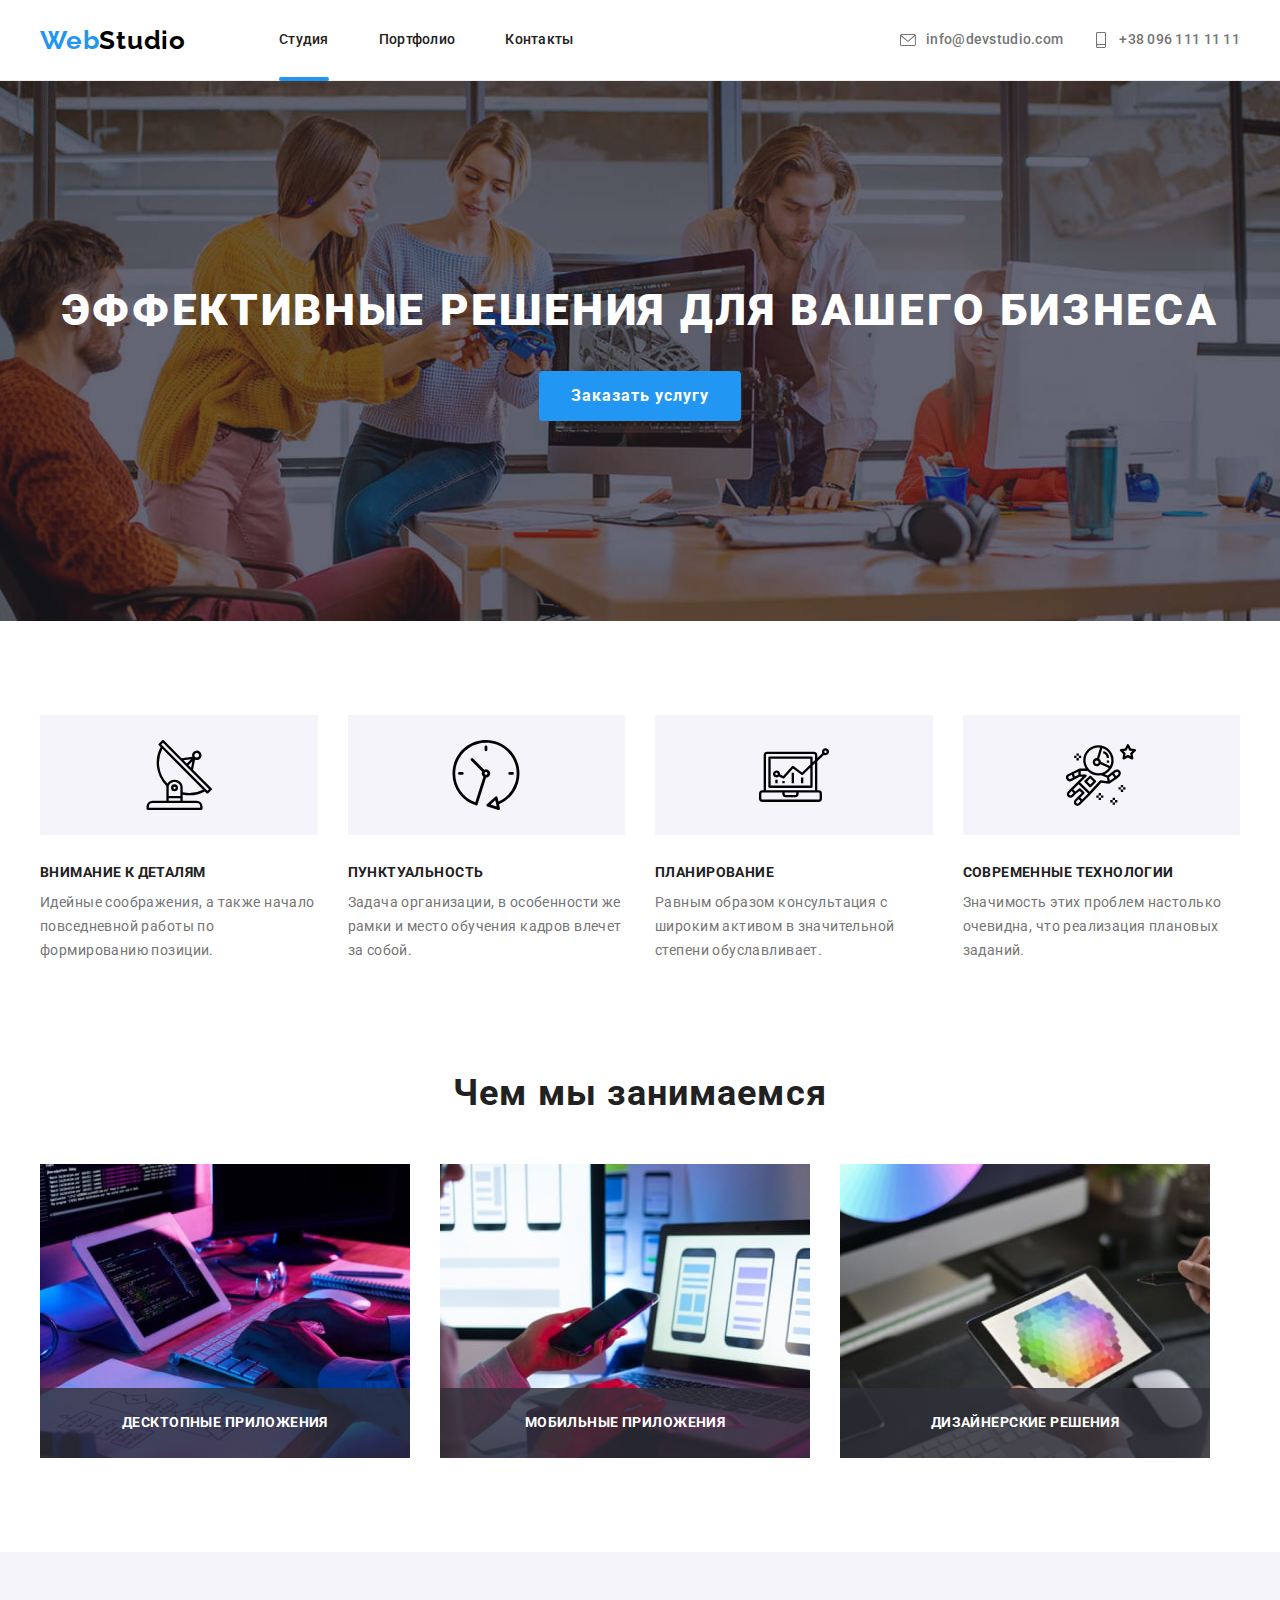
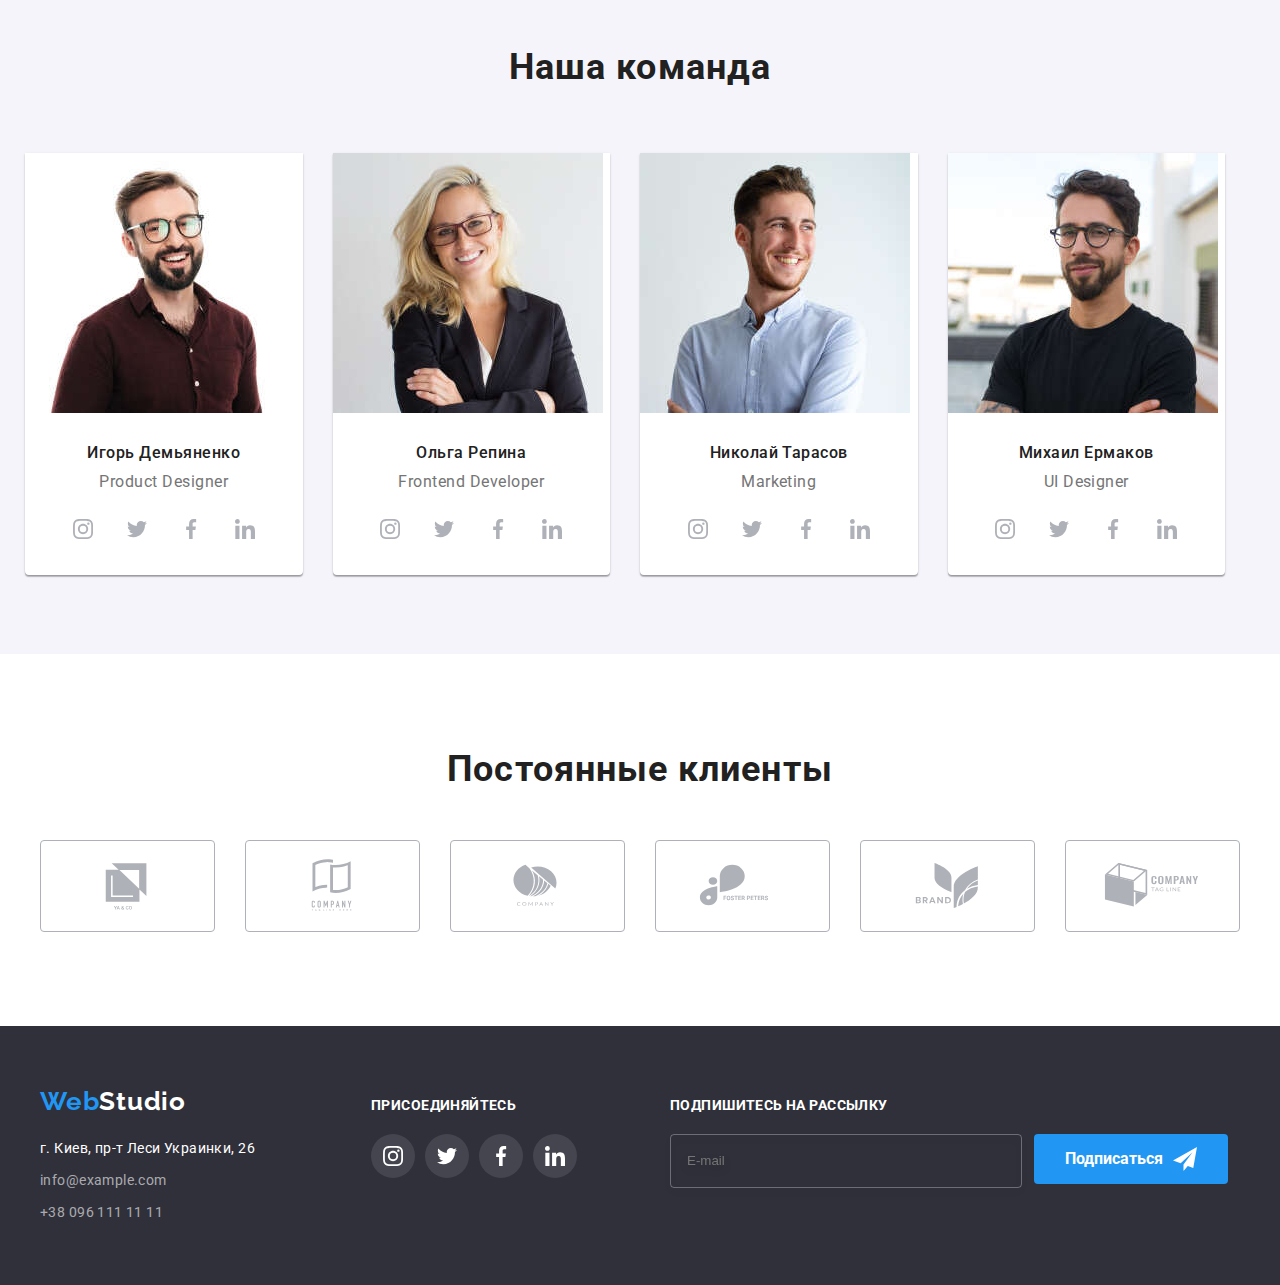
==== commit e4960808: "finish wh8" ====
--- a/index.html
+++ b/index.html
@@ -264,7 +264,33 @@
           <h2 class="team__title link">Наша команда</h2>
           <ul class="team__list list">
             <li class="team__item">
-              <img src="./images/img.jpg" alt="мужчина" width="270" />
+              <picture>
+                <source
+                  srcset="
+                    ./images/team-desc-x1.jpg 270w,
+                    ./images/team-desc-x2.jpg 540w
+                  "
+                  media="(min-width: 1200px)"
+                  sizes="(min-width: 1200px) 270px, 25vw"
+                />
+                <source
+                  srcset="
+                    ./images/team-tab-x1.jpg 354w,
+                    ./images/team-tab-x2.jpg 708w
+                  "
+                  media="(min-width: 768px) and (max-width: 1199px)"
+                  sizes="(min-width: 768px) 354px, 50vw"
+                />
+                <source
+                  srcset="
+                    ./images/team-mob-x1.jpg 450w,
+                    ./images/team-mob-x2.jpg 900w
+                  "
+                  media="(max-width: 767px)"
+                  sizes="(min-width: 480px) 450px, 100vw"
+                />
+                <img src="../images/team-desc-x1.jpg" alt="Игорь Демьяненко" />
+              </picture>
               <div class="team-box">
                 <h3 class="team-box__title">Игорь Демьяненко</h3>
                 <p class="team-box__text" lang="en">Product Designer</p>
@@ -301,7 +327,33 @@
               </div>
             </li>
             <li class="team__item">
-              <img src="./images/img1.jpg" alt="девушка" width="270" />
+              <picture>
+                <source
+                  srcset="
+                    ./images/team2-desc-x1.jpg 270w,
+                    ./images/team2-desc-x2.jpg 540w
+                  "
+                  media="(min-width: 1200px)"
+                  sizes="(min-width: 1200px) 270px, 25vw"
+                />
+                <source
+                  srcset="
+                    ./images/team2-tab-x1.jpg 354w,
+                    ./images/team2-tab-x2.jpg 708w
+                  "
+                  media="(min-width: 768px) and (max-width: 1199px)"
+                  sizes="(min-width: 768px) 354px, 50vw"
+                />
+                <source
+                  srcset="
+                    ./images/team2-mob-x1.jpg 450w,
+                    ./images/team2-mob-x2.jpg 900w
+                  "
+                  media="(max-width: 767px)"
+                  sizes="(min-width: 480px) 450px, 100vw"
+                />
+                <img src="../images/team2-desc-x1.jpg" alt="Ольга Репина" />
+              </picture>
               <div class="team-box">
                 <h3 class="team-box__title">Ольга Репина</h3>
                 <p class="team-box__text" lang="en">Frontend Developer</p>
@@ -338,7 +390,33 @@
               </div>
             </li>
             <li class="team__item">
-              <img src="./images/img2.jpg" alt="мужчина" width="270" />
+              <picture>
+                <source
+                  srcset="
+                    ./images/team3-desc-x1.jpg 270w,
+                    ./images/team3-desc-x2.jpg 540w
+                  "
+                  media="(min-width: 1200px)"
+                  sizes="(min-width: 1200px) 270px, 25vw"
+                />
+                <source
+                  srcset="
+                    ./images/team3-tab-x1.jpg 354w,
+                    ./images/team3-tab-x2.jpg 708w
+                  "
+                  media="(min-width: 768px) and (max-width: 1199px)"
+                  sizes="(min-width: 768px) 354px, 50vw"
+                />
+                <source
+                  srcset="
+                    ./images/team3-mob-x1.jpg 450w,
+                    ./images/team3-mob-x2.jpg 900w
+                  "
+                  media="(max-width: 767px)"
+                  sizes="(min-width: 480px) 450px, 100vw"
+                />
+                <img src="../images/team3-desc-x1.jpg" alt="Николай Тарасов" />
+              </picture>
               <div class="team-box">
                 <h3 class="team-box__title">Николай Тарасов</h3>
                 <p class="team-box__text" lang="en">Marketing</p>
@@ -375,7 +453,33 @@
               </div>
             </li>
             <li class="team__item">
-              <img src="./images/img3.jpg" alt="мужчина" width="270" />
+              <picture>
+                <source
+                  srcset="
+                    ./images/team4-desc-x1.jpg 270w,
+                    ./images/team4-desc-x2.jpg 540w
+                  "
+                  media="(min-width: 1200px)"
+                  sizes="(min-width: 1200px) 270px, 25vw"
+                />
+                <source
+                  srcset="
+                    ./images/team4-tab-x1.jpg 354w,
+                    ./images/team4-tab-x2.jpg 708w
+                  "
+                  media="(min-width: 768px) and (max-width: 1199px)"
+                  sizes="(min-width: 768px) 354px, 50vw"
+                />
+                <source
+                  srcset="
+                    ./images/team4-mob-x1.jpg 450w,
+                    ./images/team4-mob-x2.jpg 900w
+                  "
+                  media="(max-width: 767px)"
+                  sizes="(min-width: 480px) 450px, 100vw"
+                />
+                <img src="../images/team4-desc-x1.jpg" alt="Михаил Ермаков" />
+              </picture>
               <div class="team-box">
                 <h3 class="team-box__title">Михаил Ермаков</h3>
                 <p class="team-box__text" lang="en">UI Designer</p>
--- a/css/main.css
+++ b/css/main.css
@@ -419,21 +419,20 @@
 
 .hero {
   padding: 118px 0;
+  margin-right: auto;
+  margin-left: auto;
+  text-align: center;
   background: var(--background-color);
-  background-image: linear-gradient(rgba(47, 48, 58, 0.4), rgba(47, 48, 58, 0.4)), url(../images/main.jpg);
+  background-image: linear-gradient(rgba(47, 48, 58, 0.4), rgba(47, 48, 58, 0.4)), url(../images/hero-mob-x1.jpg);
   background-position: center;
   background-repeat: no-repeat;
   background-size: cover;
   margin: 0 auto;
-  max-width: 1600px;
-  margin-right: auto;
-  margin-left: auto;
-  text-align: center;
-}
-
-@media screen and (min-width: 480px) {
+}
+
+@media (min-device-pixel-ratio: 2), (min-resolution: 192dpi), (min-resolution: 2dppx) {
   .hero {
-    padding: 200px 0px 200px 0px;
+    background-image: linear-gradient(to right, rgba(47, 48, 58, 0.4), rgba(47, 48, 58, 0.4)), url(../images/hero-mob-x2.jpg);
   }
 }
 
@@ -441,6 +440,13 @@
   .hero {
     padding: 182px 0px;
     min-width: 768px;
+    background-image: linear-gradient(to right, rgba(47, 48, 58, 0.4), rgba(47, 48, 58, 0.4)), url(../images/hero-tab-x1.jpg);
+  }
+}
+
+@media screen and (min-width: 768px) and (min-device-pixel-ratio: 2), screen and (min-width: 768px) and (min-resolution: 192dpi), screen and (min-width: 768px) and (min-resolution: 2dppx) {
+  .hero {
+    background-image: linear-gradient(to right, rgba(47, 48, 58, 0.4), rgba(47, 48, 58, 0.4)), url(../images/hero-tab-x2.jpg);
   }
 }
 
@@ -448,6 +454,13 @@
   .hero {
     padding: 200px 0px;
     max-width: 1600px;
+    background-image: linear-gradient(to right, rgba(47, 48, 58, 0.4), rgba(47, 48, 58, 0.4)), url(../images/hero-desc-x1.jpg);
+  }
+}
+
+@media screen and (min-width: 1200px) and (min-device-pixel-ratio: 2), screen and (min-width: 1200px) and (min-resolution: 192dpi), screen and (min-width: 1200px) and (min-resolution: 2dppx) {
+  .hero {
+    background-image: linear-gradient(to right, rgba(47, 48, 58, 0.4), rgba(47, 48, 58, 0.4)), url(../images/hero-desc-x2.jpg);
   }
 }
 
